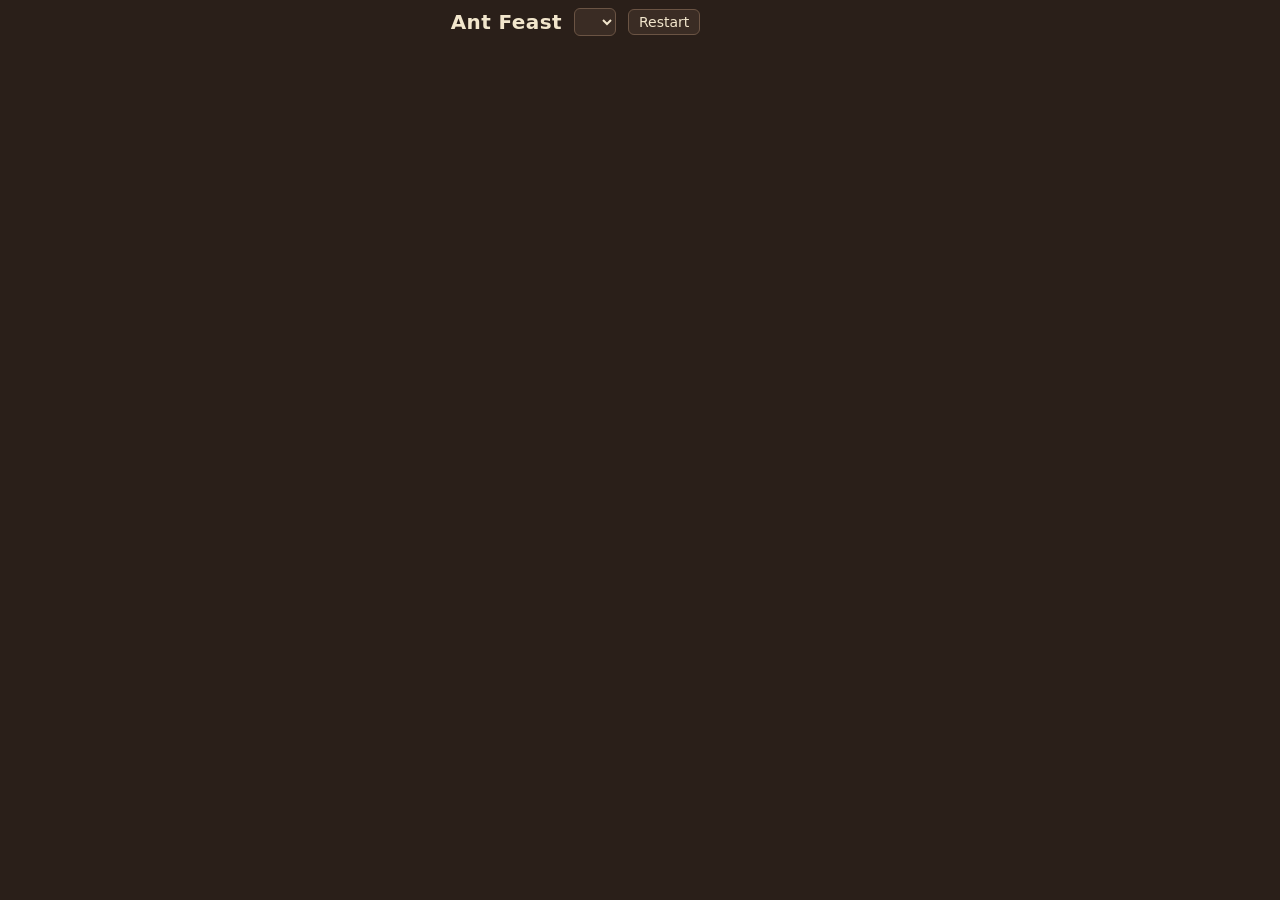
==== index.html @ 7f70f54c "Add playable page Canvas scaled to fit the window, level select and restart, tap a stack to place it" ====
<!doctype html>
<html lang="en">
<head>
  <meta charset="utf-8">
  <meta name="viewport" content="width=device-width, initial-scale=1, maximum-scale=1">
  <title>Ant Feast</title>
  <link rel="stylesheet" href="style.css">
</head>
<body>
  <header>
    <h1>Ant Feast</h1>
    <select id="level" aria-label="Level"></select>
    <button id="restart" type="button">Restart</button>
    <span id="info"></span>
  </header>
  <main>
    <canvas id="game"></canvas>
  </main>
  <script type="module" src="src/main.js"></script>
</body>
</html>
---- style.css ----
* { box-sizing: border-box; }

html, body {
  margin: 0;
  height: 100%;
  background: #2a1f19;
  color: #f2e6cc;
  font-family: system-ui, sans-serif;
  overscroll-behavior: none;
}

header {
  display: flex;
  flex-wrap: wrap;
  align-items: center;
  justify-content: center;
  gap: 8px 12px;
  padding: 8px 16px;
}

h1 {
  margin: 0;
  font-size: 20px;
  letter-spacing: 0.02em;
}

select, button {
  font: inherit;
  font-size: 14px;
  padding: 4px 10px;
  border-radius: 6px;
  border: 1px solid #6b5444;
  background: #3a2c24;
  color: inherit;
  cursor: pointer;
}

#info {
  font-size: 13px;
  opacity: 0.75;
  min-width: 9em;
}

main {
  display: flex;
  justify-content: center;
  padding: 0 8px 8px;
}

canvas {
  display: block;
  border-radius: 12px;
  touch-action: none;
  user-select: none;
}
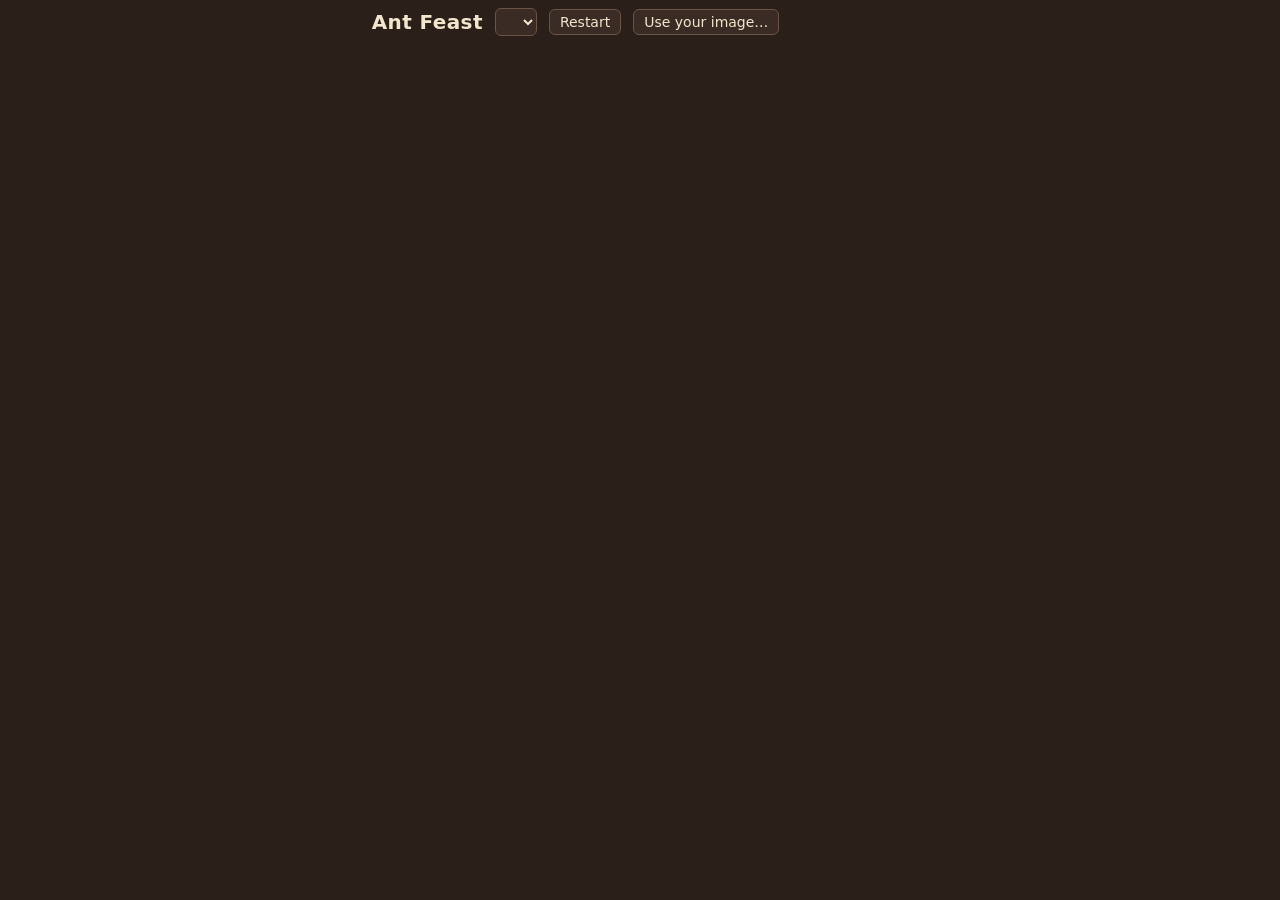
==== commit f28d401b: "Add 'Use your image' levels A dialog previews the pixelated picture with size and colour options, th" ====
--- a/index.html
+++ b/index.html
@@ -11,11 +11,46 @@
     <h1>Ant Feast</h1>
     <select id="level" aria-label="Level"></select>
     <button id="restart" type="button">Restart</button>
+    <button id="upload" type="button">Use your image…</button>
+    <button id="remove" type="button" hidden>Remove</button>
     <span id="info"></span>
+    <input id="file" type="file" accept="image/*" hidden>
   </header>
   <main>
     <canvas id="game"></canvas>
   </main>
+
+  <dialog id="custom">
+    <form method="dialog" class="custom-form">
+      <h2>Make a level from your image</h2>
+      <canvas id="preview" aria-label="Pixelated preview"></canvas>
+      <label>Name <input id="custom-name" maxlength="24"></label>
+      <div class="row">
+        <label>Size
+          <select id="custom-size">
+            <option value="16">Small (16)</option>
+            <option value="20">Medium (20)</option>
+            <option value="24" selected>Large (24)</option>
+            <option value="32">Huge (32)</option>
+          </select>
+        </label>
+        <label>Colours
+          <select id="custom-colors">
+            <option>3</option><option>4</option><option>5</option>
+            <option selected>6</option><option>7</option><option>8</option>
+          </select>
+        </label>
+      </div>
+      <p id="custom-status"></p>
+      <progress id="custom-progress" max="1" value="0" hidden></progress>
+      <div class="row buttons">
+        <button id="custom-cancel" type="button">Cancel</button>
+        <button id="custom-make" type="button" class="primary">Make puzzle</button>
+        <button id="custom-play" type="button" class="primary" hidden>Play now</button>
+      </div>
+    </form>
+  </dialog>
+
   <script type="module" src="src/main.js"></script>
 </body>
 </html>
--- a/style.css
+++ b/style.css
@@ -53,3 +53,86 @@
   touch-action: none;
   user-select: none;
 }
+
+/* Custom image dialog */
+dialog {
+  border: 1px solid #6b5444;
+  border-radius: 12px;
+  background: #3a2c24;
+  color: inherit;
+  padding: 16px;
+  width: min(340px, calc(100vw - 32px));
+}
+
+dialog::backdrop {
+  background: rgba(10, 6, 4, 0.6);
+}
+
+.custom-form {
+  display: flex;
+  flex-direction: column;
+  gap: 10px;
+}
+
+.custom-form h2 {
+  margin: 0;
+  font-size: 18px;
+}
+
+#preview {
+  align-self: center;
+  max-width: 100%;
+  image-rendering: pixelated;
+  border-radius: 6px;
+}
+
+.custom-form label {
+  display: flex;
+  flex-direction: column;
+  gap: 4px;
+  font-size: 13px;
+  flex: 1;
+}
+
+.custom-form input {
+  font: inherit;
+  font-size: 14px;
+  padding: 4px 8px;
+  border-radius: 6px;
+  border: 1px solid #6b5444;
+  background: #2a1f19;
+  color: inherit;
+}
+
+.custom-form .row {
+  display: flex;
+  gap: 10px;
+}
+
+.custom-form .buttons {
+  justify-content: flex-end;
+}
+
+#custom-status {
+  margin: 0;
+  font-size: 13px;
+  opacity: 0.85;
+  min-height: 2.6em;
+}
+
+progress {
+  width: 100%;
+  accent-color: #ffb74d;
+}
+
+button.primary {
+  background: #ffb74d;
+  border-color: #ffb74d;
+  color: #2a1f19;
+  font-weight: 600;
+}
+
+button:disabled {
+  opacity: 0.5;
+  cursor: default;
+}
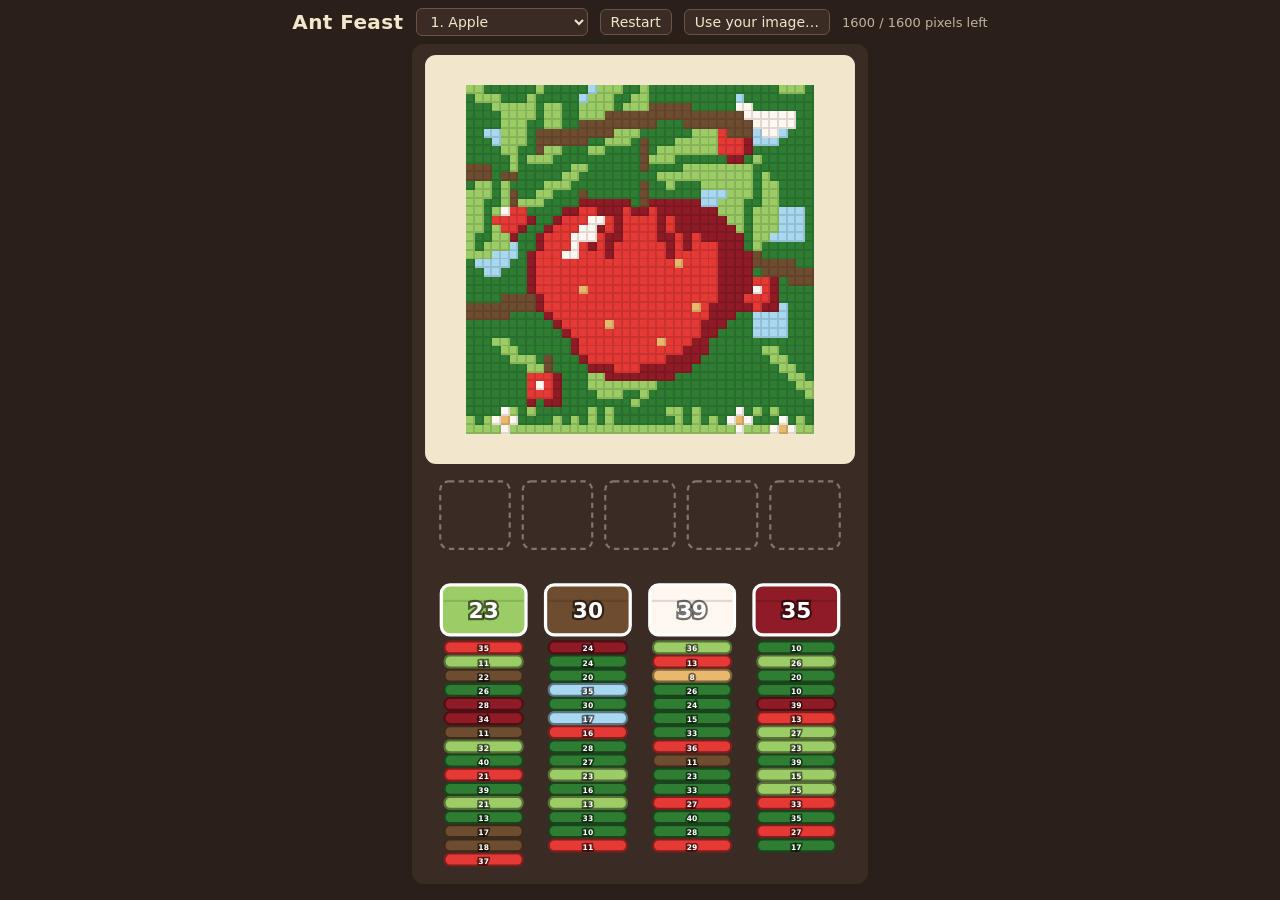
==== commit 9cffedd9: "Add favicons Generated by https://realfavicongenerator.net/" ====
--- a/index.html
+++ b/index.html
@@ -5,6 +5,11 @@
   <meta name="viewport" content="width=device-width, initial-scale=1, maximum-scale=1">
   <title>Ant Feast</title>
   <link rel="stylesheet" href="style.css">
+  <link rel="icon" type="image/png" href="icons/favicon-96x96.png" sizes="96x96" />
+  <link rel="icon" type="image/svg+xml" href="icons/favicon.svg" />
+  <link rel="shortcut icon" href="icons/favicon.ico" />
+  <link rel="apple-touch-icon" sizes="180x180" href="icons/apple-touch-icon.png" />
+  <link rel="manifest" href="icons/site.webmanifest" />
 </head>
 <body>
   <header>
--- a/style.css
+++ b/style.css
@@ -7,6 +7,10 @@
   color: #f2e6cc;
   font-family: system-ui, sans-serif;
   overscroll-behavior: none;
+  /* The canvas is sized to fit, so nothing needs to scroll. Scrolling on
+     mobile slides the address bar in and out, resizing (and so clearing)
+     the canvas. */
+  overflow: hidden;
 }
 
 header {
